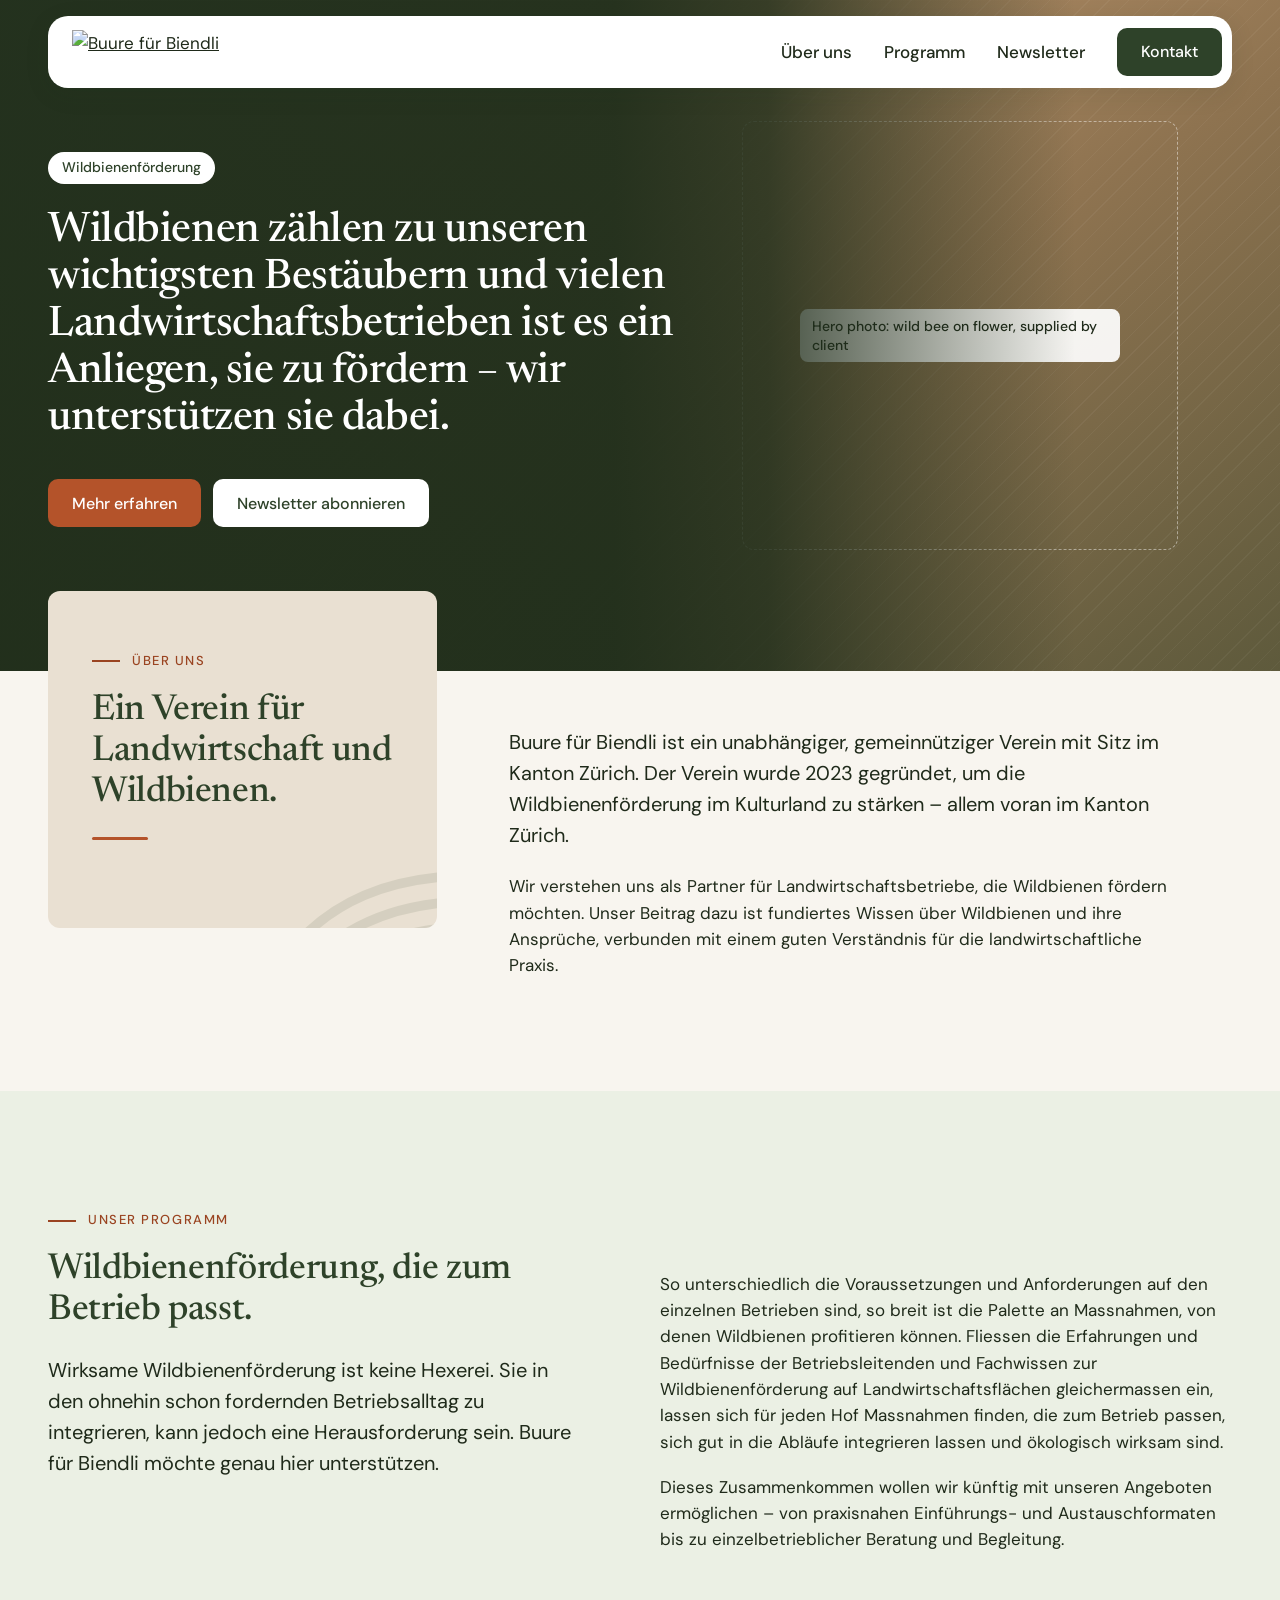
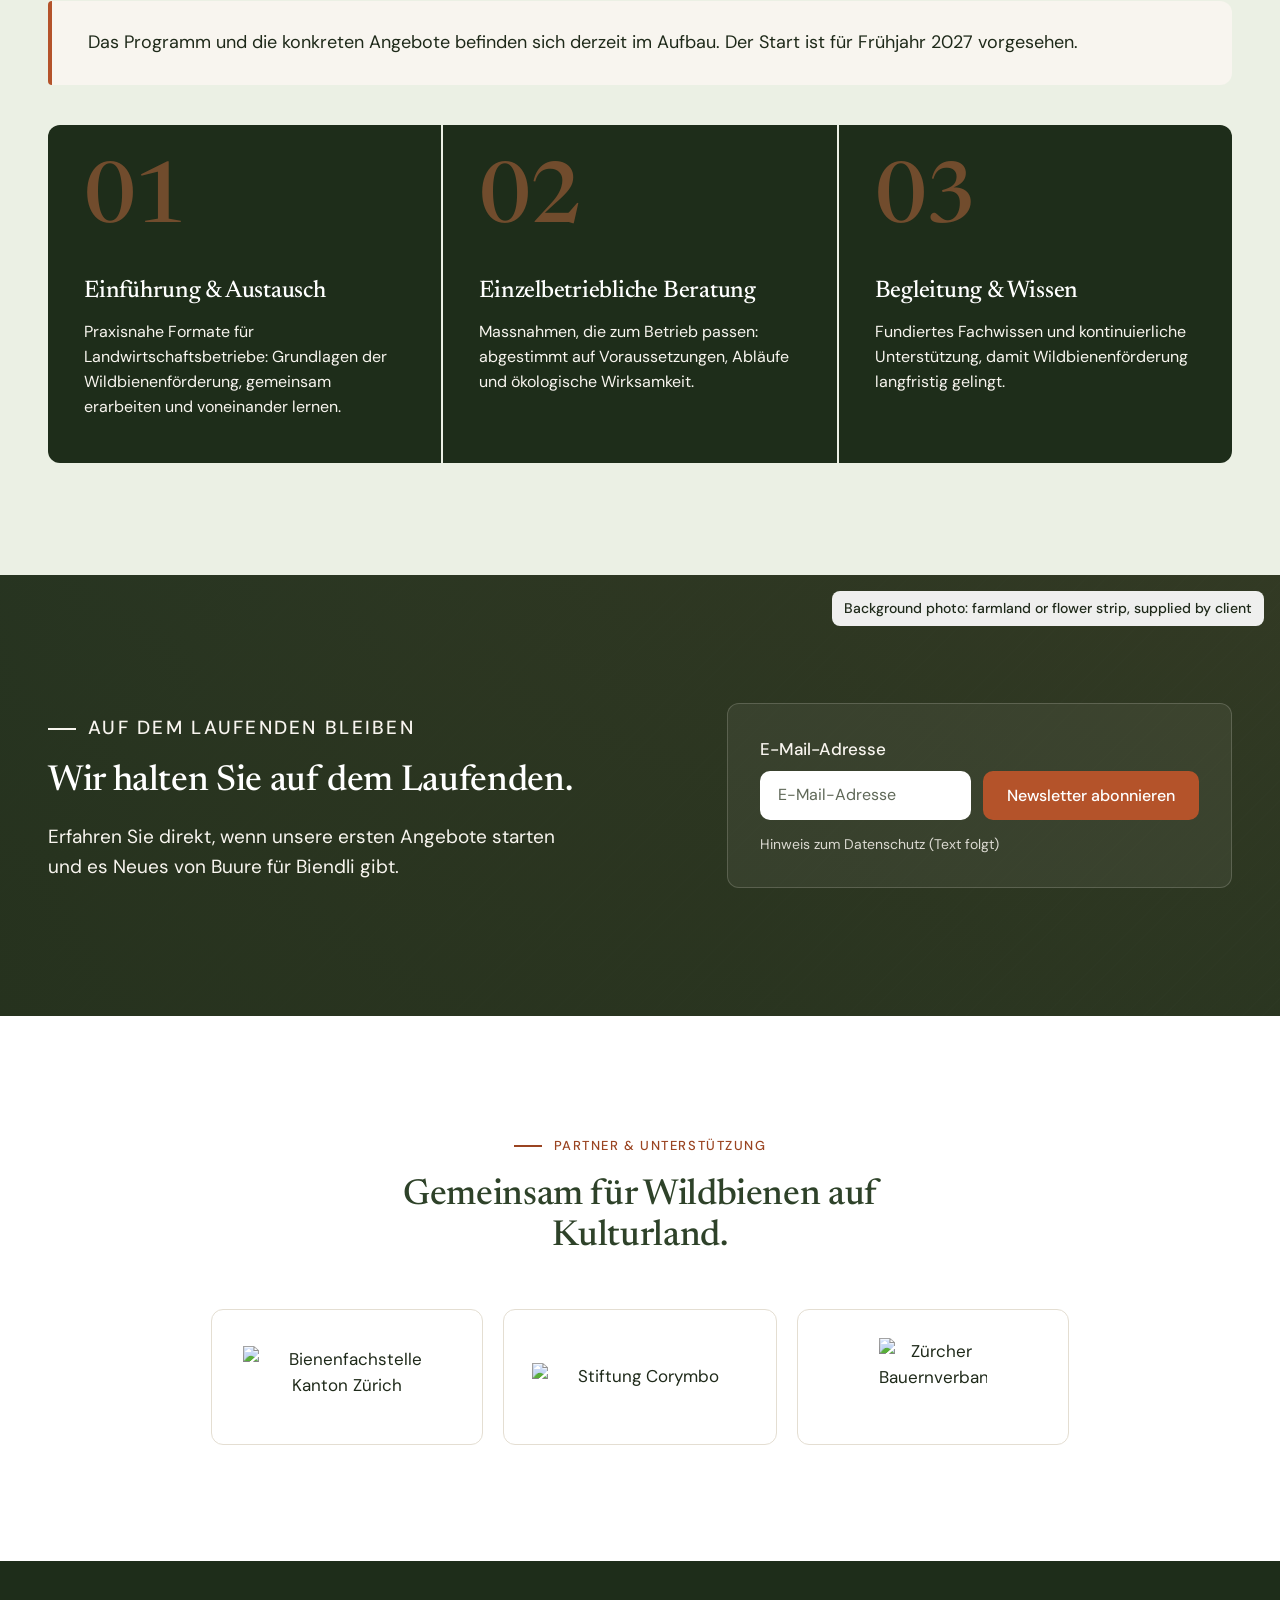
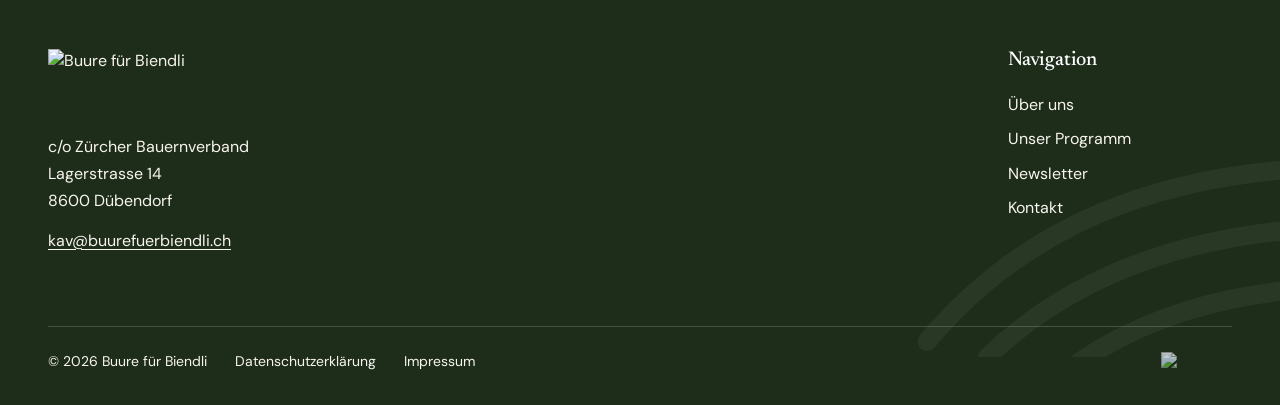
==== src/index.html @ 365908d6 "Add Buure für Biendli landing page Co-Authored-By: Claude Opus 5.5 <noreply@anthropic.com> Claude-Se" ====
<!doctype html>
<html lang="de-CH">
<head>
<meta charset="utf-8">
<meta name="viewport" content="width=device-width, initial-scale=1">
<title>Buure für Biendli</title>
<meta name="description" content="Wildbienen zählen zu unseren wichtigsten Bestäubern und vielen Landwirtschaftsbetrieben ist es ein Anliegen, sie zu fördern – wir unterstützen sie dabei.">
<link rel="preconnect" href="https://fonts.googleapis.com">
<link rel="preconnect" href="https://fonts.gstatic.com" crossorigin>
<link rel="stylesheet" href="https://fonts.googleapis.com/css2?family=DM+Sans:opsz,wght@9..40,400;9..40,500&family=Newsreader:opsz,wght@6..72,500&display=swap">
<style>
:root {
  /* Logo values sampled from the supplied artwork */
  --green-dark: #2E4229;
  --green-deep: #1E2D1A;
  --green-pale: #EBF0E4;
  --olive: #929D5B;
  --terracotta: #B4532A;      /* buttons, rules, borders (white text 5:1) */
  --terracotta-ink: #9A4421;  /* small text on light surfaces */
  --cream: #F8F5EF;
  --sand: #E9E0D2;
  --text: #1F2A1A;
  --white: #FFFFFF;
  --line: #E4DED2;

  --font-serif: "Newsreader", Georgia, "Times New Roman", serif;
  --font-sans: "DM Sans", system-ui, -apple-system, "Segoe UI", Roboto, sans-serif;

  --container: 75rem;
  --gutter: 1.5rem;
  --section-y: 3.75rem;
  --radius: 0.625rem;
  --radius-lg: 0.75rem;
}
@media (min-width: 48rem) { :root { --gutter: 3rem; --section-y: 5.5rem; } }
@media (min-width: 64rem) { :root { --section-y: 7rem; } }

*, *::before, *::after { box-sizing: border-box; }
html { -webkit-text-size-adjust: 100%; }
@media (prefers-reduced-motion: no-preference) { html { scroll-behavior: smooth; } }
body {
  margin: 0;
  background: var(--cream);
  color: var(--text);
  font-family: var(--font-sans);
  font-size: 1.0625rem;
  line-height: 1.55;
  -webkit-font-smoothing: antialiased;
}
img { display: block; max-width: 100%; height: auto; }
p { margin: 0 0 1.1em; }
p:last-child { margin-bottom: 0; }
a { color: inherit; }
h1, h2, h3 {
  margin: 0;
  font-family: var(--font-serif);
  font-weight: 500;
  line-height: 1.15;
  letter-spacing: -0.01em;
  overflow-wrap: break-word;
}
h1 { font-size: clamp(1.875rem, 1.35rem + 1.6vw, 2.875rem); line-height: 1.12; }
h2 { font-size: clamp(1.625rem, 1.2rem + 1.3vw, 2.375rem); }
h3 { font-size: clamp(1.375rem, 1.3rem + 0.25vw, 1.5rem); line-height: 1.25; }
@media (max-width: 37.5rem) { h1, h2, h3 { hyphens: auto; -webkit-hyphens: auto; } }

:focus-visible { outline: 3px solid var(--terracotta); outline-offset: 3px; border-radius: 4px; }
.on-dark :focus-visible { outline-color: var(--cream); }

.container { width: 100%; max-width: calc(var(--container) + 2 * var(--gutter)); margin-inline: auto; padding-inline: var(--gutter); }
.section { padding-block: var(--section-y); scroll-margin-top: 6rem; }

.skip-link {
  position: absolute; left: 1rem; top: -4rem; z-index: 100;
  padding: 0.75rem 1rem; border-radius: var(--radius);
  background: var(--green-dark); color: var(--white); text-decoration: none;
}
.skip-link:focus { top: 1rem; }

/* Section label */
.label {
  display: inline-flex; align-items: center; gap: 0.75rem;
  margin: 0 0 1.25rem;
  font-size: 0.8125rem; font-weight: 500; line-height: 1.3;
  letter-spacing: 0.12em; text-transform: uppercase;
  color: var(--terracotta-ink);
}
.label::before { content: ""; flex: none; width: 1.75rem; height: 2px; background: currentColor; }
.label--light { color: var(--cream); }

.lead { font-size: 1.1875rem; line-height: 1.55; }
@media (min-width: 64rem) { .lead { font-size: 1.25rem; } }

/* Buttons */
.btn {
  display: inline-flex; align-items: center; justify-content: center;
  min-height: 3rem; padding: 0.75rem 1.375rem;
  border: 2px solid transparent; border-radius: var(--radius);
  font: 500 1rem/1.2 var(--font-sans);
  text-decoration: none; cursor: pointer;
  transition: background-color .2s ease, color .2s ease, border-color .2s ease;
}
.btn--primary { background: var(--green-dark); color: var(--white); }
.btn--primary:hover { background: var(--green-deep); }
.btn--accent { background: var(--terracotta); color: var(--white); }
.btn--accent:hover { background: #9A4421; }
.btn--light { background: var(--white); color: var(--green-dark); }
.btn--light:hover { background: var(--cream); }

/* Placeholder frames (to be replaced by client photography) */
.ph {
  position: relative; overflow: hidden;
  background:
    repeating-linear-gradient(135deg, rgba(255,255,255,.045) 0 1px, transparent 1px 14px),
    linear-gradient(150deg, #CDB898 0%, #B08C66 30%, #8E7350 58%, #5E5A3C 100%);
}
.ph__tag {
  position: absolute; z-index: 1;
  max-width: calc(100% - 2rem);
  padding: 0.5rem 0.75rem; border-radius: 0.5rem;
  background: rgba(255,255,255,.92); color: var(--text);
  font-size: 0.875rem; font-weight: 500; line-height: 1.35;
}

/* ---------- Header ---------- */
.site-header { position: fixed; inset: 1rem 0 auto; z-index: 50; pointer-events: none; }
.nav-pill {
  pointer-events: auto;
  position: relative;
  display: flex; align-items: center; gap: 1.5rem;
  min-height: 4.5rem; padding: 0.625rem 0.625rem 0.625rem 1.5rem;
  background: var(--white); border-radius: 1.25rem;
  box-shadow: 0 6px 24px rgba(30,45,26,.10);
  transition: box-shadow .25s ease;
}
.is-scrolled .nav-pill { box-shadow: 0 10px 32px rgba(30,45,26,.18); }
.brand { display: block; flex: none; margin-right: auto; border-radius: 6px; }
.brand img { width: auto; height: 2.75rem; }
.nav { display: flex; align-items: center; gap: 2rem; }
.nav__list { display: flex; gap: 2rem; margin: 0; padding: 0; list-style: none; }
.nav__link {
  display: inline-block; padding: 0.5rem 0;
  font-weight: 500; text-decoration: none; color: var(--text);
  background: linear-gradient(var(--terracotta), var(--terracotta)) left calc(100% - 0.25rem) / 0 2px no-repeat;
  transition: background-size .25s ease;
}
.nav__link:hover { background-size: 100% 2px; }
.nav-toggle {
  display: none; flex: none;
  width: 2.75rem; height: 2.75rem; padding: 0;
  border: 0; border-radius: var(--radius); background: var(--green-pale);
  cursor: pointer;
}
.nav-toggle__bars, .nav-toggle__bars::before, .nav-toggle__bars::after {
  display: block; width: 1.25rem; height: 2px; margin: auto;
  background: var(--green-dark); border-radius: 2px;
  transition: transform .2s ease, opacity .2s ease;
}
.nav-toggle__bars { position: relative; }
.nav-toggle__bars::before, .nav-toggle__bars::after { content: ""; position: absolute; left: 0; }
.nav-toggle__bars::before { top: -6px; }
.nav-toggle__bars::after { top: 6px; }
.nav-toggle[aria-expanded="true"] .nav-toggle__bars { background: transparent; }
.nav-toggle[aria-expanded="true"] .nav-toggle__bars::before { transform: translateY(6px) rotate(45deg); }
.nav-toggle[aria-expanded="true"] .nav-toggle__bars::after { transform: translateY(-6px) rotate(-45deg); }

@media (max-width: 55rem) {
  .nav-pill { min-height: 4rem; padding-left: 1.125rem; }
  .brand img { height: 2.375rem; }
  .nav-toggle { display: block; }
  .nav {
    display: none;
    position: absolute; top: calc(100% + 0.5rem); left: 0; right: 0;
    flex-direction: column; align-items: stretch; gap: 0.75rem;
    padding: 1rem; background: var(--white); border-radius: 1.25rem;
    box-shadow: 0 16px 40px rgba(30,45,26,.18);
  }
  .nav.is-open { display: flex; }
  .nav__list { flex-direction: column; gap: 0; }
  .nav__link { display: block; padding: 0.75rem 0.5rem; background: none; border-bottom: 1px solid var(--line); }
}

/* ---------- Hero ---------- */
.hero {
  position: relative; isolation: isolate;
  display: flex; align-items: center;
  min-height: 40rem;
  padding-block: 9.5rem 9rem;
  color: var(--white);
  background: var(--green-deep);
}
.hero__media { position: absolute; inset: 0; z-index: -2; }
.hero__media .ph, .hero__media img { width: 100%; height: 100%; object-fit: cover; object-position: 75% center; }
.hero__media .ph__tag { top: 50%; left: 75%; transform: translate(-50%, -50%); }
.hero__media .ph::after {
  content: ""; position: absolute; top: 18%; bottom: 18%; left: 58%; right: 8%;
  border: 1.5px dashed rgba(255,255,255,.45); border-radius: var(--radius-lg);
}
.hero::before {
  content: ""; position: absolute; inset: 0; z-index: -1;
  background: linear-gradient(90deg,
    rgba(30,45,26,.97) 0%, rgba(30,45,26,.94) 48%, rgba(30,45,26,.82) 60%, rgba(30,45,26,0) 84%);
}
@media (min-width: 60rem) and (max-width: 74.99rem) { .hero__content { max-width: 34rem; } }
.hero__content { max-width: 44rem; }
.badge {
  display: inline-block; margin: 0 0 1.5rem;
  padding: 0.375rem 0.875rem; border-radius: 999px;
  background: var(--white); color: var(--green-dark);
  font-size: 0.875rem; font-weight: 500; line-height: 1.4;
}
.hero h1 { max-width: 40rem; }
.hero__actions { display: flex; flex-wrap: wrap; gap: 0.75rem; margin-top: 2.25rem; }

@media (max-width: 59.99rem) {
  .hero { align-items: flex-end; min-height: 0; padding-block: 17rem 3.5rem; }
  .hero__media .ph, .hero__media img { object-position: 80% top; }
  .hero__media .ph__tag { top: 7.5rem; left: auto; right: 1.25rem; transform: none; max-width: 14rem; }
  .hero__media .ph::after { top: 6rem; bottom: auto; height: 9rem; left: 35%; right: 0.75rem; }
  .hero::before {
    background: linear-gradient(0deg,
      rgba(30,45,26,.98) 0%, rgba(30,45,26,.95) 62%, rgba(30,45,26,.55) 74%, rgba(30,45,26,0) 88%);
  }
}
@media (max-width: 35.99rem) { .hero__actions .btn { flex: 1 1 100%; } }

/* ---------- Über uns ---------- */
.about__grid { display: grid; gap: 2.5rem; }
.about__head {
  position: relative; overflow: hidden;
  padding: 2.5rem 1.75rem 3rem;
  background: var(--sand); border-radius: var(--radius-lg);
}
.about__head h2 { position: relative; color: var(--green-dark); }
.rule { display: block; width: 3.5rem; height: 3px; margin-top: 1.5rem; background: var(--terracotta); border-radius: 2px; }
.furrows { position: absolute; pointer-events: none; fill: none; stroke-linecap: round; }
.about__head .furrows { right: -1.5rem; bottom: -1.75rem; width: 11rem; stroke: var(--green-dark); opacity: .1; }
.about__body { max-width: 42rem; }
.about__body .lead { color: var(--text); }

@media (min-width: 60rem) {
  .about { padding-top: 0; }
  .about__grid { grid-template-columns: minmax(0, 35fr) minmax(0, 65fr); gap: 4.5rem; align-items: start; }
  .about__head { margin-top: -5rem; padding: 3.25rem 2.75rem 5.5rem; }
  .about__body { padding-top: 3.5rem; }
}

/* ---------- Programm ---------- */
.program { background: var(--green-pale); }
.program__grid { display: grid; gap: 1.75rem; }
.program__intro h2 { color: var(--green-dark); margin-bottom: 1.5rem; }
.program__text { max-width: 40rem; }
.callout {
  margin: 3rem 0 0; padding: 1.5rem 1.75rem;
  background: var(--cream);
  border-left: 4px solid var(--terracotta); border-radius: 4px var(--radius-lg) var(--radius-lg) 4px;
  font-size: 1.0625rem; color: var(--text);
}
@media (min-width: 60rem) {
  .program__grid { grid-template-columns: minmax(0, 11fr) minmax(0, 12fr); column-gap: 5.5rem; }
  .program__text { padding-top: 4.25rem; }
  .callout { font-size: 1.125rem; padding: 1.75rem 2.25rem; }
}

.cards {
  display: grid; gap: 2px;
  margin: 2.5rem 0 0; padding: 0; list-style: none;
}
.card {
  position: relative;
  padding: 2rem 1.75rem 2.25rem;
  background: var(--green-deep); color: var(--cream);
}
.cards > .card:first-child { border-radius: var(--radius-lg) var(--radius-lg) 0 0; }
.cards > .card:last-child { border-radius: 0 0 var(--radius-lg) var(--radius-lg); }
.card__num {
  display: block; margin-bottom: 1.5rem;
  font-family: var(--font-serif); font-weight: 500;
  font-size: 4rem; line-height: 0.9; letter-spacing: -0.02em;
  color: rgba(196,108,64,.5);
}
.card h3 { margin-bottom: 0.875rem; color: var(--white); }
.card p { font-size: 1rem; color: var(--cream); }
@media (min-width: 52rem) {
  .cards { grid-template-columns: repeat(3, minmax(0, 1fr)); }
  .cards > .card:first-child { border-radius: var(--radius-lg) 0 0 var(--radius-lg); }
  .cards > .card:last-child { border-radius: 0 var(--radius-lg) var(--radius-lg) 0; }
  .card { padding: 2.5rem 2.25rem 2.75rem; }
  .card__num { font-size: 5.25rem; margin-bottom: 2.25rem; }
}

/* ---------- Newsletter ---------- */
.newsletter { position: relative; isolation: isolate; color: var(--cream); background: var(--green-deep); }
.newsletter__media { position: absolute; inset: 0; z-index: -2; }
.newsletter__media .ph, .newsletter__media img { width: 100%; height: 100%; object-fit: cover; }
.newsletter__media .ph__tag { top: 1rem; right: 1rem; z-index: 2; }
.newsletter__media::after {
  content: ""; position: absolute; inset: 0;
  background: linear-gradient(100deg, rgba(30,45,26,.95) 0%, rgba(30,45,26,.88) 60%, rgba(30,45,26,.8) 100%);
}
.newsletter__grid { display: grid; gap: 2.5rem; align-items: center; }
.newsletter h2 { color: var(--white); margin-bottom: 1.25rem; }
.newsletter__text p { max-width: 34rem; font-size: 1.1875rem; }
.form {
  padding: 1.5rem;
  background: rgba(248,245,239,.06);
  border: 1px solid rgba(248,245,239,.18); border-radius: var(--radius-lg);
}
.form__label { display: block; margin-bottom: 0.5rem; font-weight: 500; color: var(--cream); }
.form__row { display: flex; flex-direction: column; gap: 0.75rem; }
.form__input {
  flex: 1 1 auto; min-width: 0; min-height: 3rem;
  padding: 0.75rem 1rem;
  border: 2px solid transparent; border-radius: var(--radius);
  background: var(--white); color: var(--text);
  font: 400 1rem/1.3 var(--font-sans);
}
.form__input::placeholder { color: #5F6858; opacity: 1; }
.form__input:focus-visible { outline: 3px solid var(--cream); outline-offset: 2px; }
.form__hint { margin-top: 0.875rem; font-size: 0.875rem; color: rgba(248,245,239,.85); }
@media (max-width: 47.99rem) { .newsletter { padding-top: calc(var(--section-y) + 3.5rem); } }
@media (min-width: 36rem) {
  .form { padding: 2rem; }
  .form__row { flex-direction: row; }
  .form__row .btn { flex: none; }
}
@media (min-width: 60rem) {
  .newsletter__grid { grid-template-columns: minmax(0, 6fr) minmax(0, 5fr); gap: 4.5rem; }
  .newsletter { padding-block: calc(var(--section-y) + 1rem); }
}

/* ---------- Partner ---------- */
.partners { background: var(--white); text-align: center; }
.partners h2 { color: var(--green-dark); max-width: 36rem; margin-inline: auto; }
.logos { position: relative; margin-top: 3rem; }
.logos__track {
  display: flex; gap: 1.25rem;
  margin: 0; padding: 0.25rem; list-style: none;
  overflow-x: auto; scroll-snap-type: x mandatory; scroll-behavior: smooth;
  scrollbar-width: none;
}
.logos__track::-webkit-scrollbar { display: none; }
.logos__track > :first-child { margin-left: auto; }
.logos__track > :last-child { margin-right: auto; }
.logo-tile {
  flex: 0 0 17rem; height: 8.5rem;
  display: grid; place-items: center;
  padding: 1.5rem 1.75rem;
  border: 1px solid var(--line); border-radius: var(--radius-lg);
  scroll-snap-align: center;
}
.logo-tile img { width: var(--w, 100%); max-height: 100%; object-fit: contain; }
.logos__controls { display: flex; justify-content: center; gap: 0.75rem; margin-top: 1.5rem; }
.logos__controls[hidden] { display: none; }
.logos__btn {
  display: grid; place-items: center;
  width: 2.75rem; height: 2.75rem; padding: 0;
  border: 1.5px solid var(--green-dark); border-radius: var(--radius);
  background: var(--white); color: var(--green-dark); cursor: pointer;
}
.logos__btn:hover:not(:disabled) { background: var(--green-dark); color: var(--white); }
.logos__btn:disabled { opacity: .35; cursor: default; }
.logos__btn svg { width: 1.125rem; height: 1.125rem; }
@media (max-width: 59.99rem) { .logo-tile { flex-basis: 12.75rem; height: 7.5rem; padding: 1.25rem 1.5rem; } }
@media (max-width: 30rem) { .logo-tile { flex-basis: 15rem; } }

/* ---------- Footer ---------- */
.site-footer { position: relative; overflow: hidden; background: var(--green-deep); color: var(--cream); font-size: 1rem; scroll-margin-top: 6rem; }
.site-footer .furrows { right: -3rem; bottom: 3rem; width: 26rem; stroke: var(--cream); opacity: .05; }
.footer__main { display: grid; gap: 2.75rem; padding-block: 4.5rem 3.5rem; }
.footer__logo { height: 3.5rem; width: auto; margin-bottom: 1.75rem; }
.footer__address { font-style: normal; line-height: 1.7; }
.footer__address a { display: inline-block; margin-top: 0.75rem; text-underline-offset: 3px; }
.footer__heading { margin-bottom: 1rem; font-size: 1.25rem; color: var(--white); }
.footer__nav ul { margin: 0; padding: 0; list-style: none; }
.footer__nav a { display: inline-block; padding: 0.3rem 0; text-decoration: none; }
.footer__nav a:hover, .footer__legal a:hover, .footer__address a:hover { color: var(--white); text-decoration: underline; text-underline-offset: 3px; }
.footer__bottom {
  display: flex; flex-wrap: wrap; align-items: center; justify-content: space-between; gap: 1rem 2rem;
  padding-block: 1.5rem 2rem;
  border-top: 1px solid rgba(248,245,239,.18);
  font-size: 0.875rem;
}
.footer__legal { display: flex; flex-wrap: wrap; gap: 0.5rem 1.75rem; margin: 0; padding: 0; list-style: none; }
.footer__legal a { text-decoration: none; }
.footer__host { height: 1.25rem; width: auto; opacity: .75; }
@media (min-width: 48rem) {
  .footer__main { grid-template-columns: minmax(0, 1fr) auto; padding-block: 5.5rem 4.5rem; }
  .footer__nav { min-width: 14rem; }
}
</style>
</head>
<body>
<a class="skip-link" href="#inhalt">Zum Inhalt springen</a>

<header class="site-header" id="top">
  <div class="container">
    <div class="nav-pill">
      <a class="brand" href="#top">
        <img src="assets/logo-bfb.png" alt="Buure für Biendli" width="503" height="128">
      </a>
      <button class="nav-toggle" type="button" aria-expanded="false" aria-controls="hauptnavigation" aria-label="Menü">
        <span class="nav-toggle__bars" aria-hidden="true"></span>
      </button>
      <nav class="nav" id="hauptnavigation" aria-label="Hauptnavigation">
        <ul class="nav__list">
          <li><a class="nav__link" href="#ueber-uns">Über uns</a></li>
          <li><a class="nav__link" href="#programm">Programm</a></li>
          <li><a class="nav__link" href="#newsletter">Newsletter</a></li>
        </ul>
        <a class="btn btn--primary" href="#kontakt">Kontakt</a>
      </nav>
    </div>
  </div>
</header>

<main id="inhalt">

  <section class="hero on-dark" aria-labelledby="hero-title">
    <div class="hero__media">
      <!-- Replace with: <img src="…" alt="…" width="…" height="…" fetchpriority="high"> -->
      <div class="ph" role="img" aria-label="Hero photo: wild bee on flower, supplied by client" lang="en">
        <span class="ph__tag" aria-hidden="true">Hero photo: wild bee on flower, supplied by client</span>
      </div>
    </div>
    <div class="container">
      <div class="hero__content">
        <p class="badge">Wildbienenförderung</p>
        <h1 id="hero-title">Wildbienen zählen zu unseren wichtigsten Bestäubern und vielen Landwirtschaftsbetrieben ist es ein Anliegen, sie zu fördern – wir unterstützen sie dabei.</h1>
        <div class="hero__actions">
          <a class="btn btn--accent" href="#ueber-uns">Mehr erfahren</a>
          <a class="btn btn--light" href="#newsletter">Newsletter abonnieren</a>
        </div>
      </div>
    </div>
  </section>

  <section class="section about" id="ueber-uns" aria-labelledby="about-title">
    <div class="container about__grid">
      <div class="about__head">
        <p class="label">Über uns</p>
        <h2 id="about-title">Ein Verein für Landwirtschaft und Wildbienen.</h2>
        <span class="rule" aria-hidden="true"></span>
        <svg class="furrows" viewBox="0 0 220 140" aria-hidden="true" focusable="false">
          <path d="M8 132 C 60 70 130 44 214 40" stroke-width="12"/>
          <path d="M40 140 C 86 96 146 76 214 72" stroke-width="12"/>
          <path d="M84 146 C 120 120 166 106 214 104" stroke-width="12"/>
        </svg>
      </div>
      <div class="about__body">
        <p class="lead">Buure für Biendli ist ein unabhängiger, gemeinnütziger Verein mit Sitz im Kanton Zürich. Der Verein wurde 2023 gegründet, um die Wildbienenförderung im Kulturland zu stärken – allem voran im Kanton Zürich.</p>
        <p>Wir verstehen uns als Partner für Landwirtschaftsbetriebe, die Wildbienen fördern möchten. Unser Beitrag dazu ist fundiertes Wissen über Wildbienen und ihre Ansprüche, verbunden mit einem guten Verständnis für die landwirtschaftliche Praxis.</p>
      </div>
    </div>
  </section>

  <section class="section program" id="programm" aria-labelledby="program-title">
    <div class="container">
      <div class="program__grid">
        <div class="program__intro">
          <p class="label">Unser Programm</p>
          <h2 id="program-title">Wildbienenförderung, die zum Betrieb passt.</h2>
          <p class="lead">Wirksame Wildbienenförderung ist keine Hexerei. Sie in den ohnehin schon fordernden Betriebsalltag zu integrieren, kann jedoch eine Herausforderung sein. Buure für Biendli möchte genau hier unterstützen.</p>
        </div>
        <div class="program__text">
          <p>So unterschiedlich die Voraussetzungen und Anforderungen auf den einzelnen Betrieben sind, so breit ist die Palette an Massnahmen, von denen Wildbienen profitieren können. Fliessen die Erfahrungen und Bedürfnisse der Betriebsleitenden und Fachwissen zur Wildbienenförderung auf Landwirtschaftsflächen gleichermassen ein, lassen sich für jeden Hof Massnahmen finden, die zum Betrieb passen, sich gut in die Abläufe integrieren lassen und ökologisch wirksam sind.</p>
          <p>Dieses Zusammenkommen wollen wir künftig mit unseren Angeboten ermöglichen – von praxisnahen Einführungs- und Austauschformaten bis zu einzelbetrieblicher Beratung und Begleitung.</p>
        </div>
      </div>

      <p class="callout">Das Programm und die konkreten Angebote befinden sich derzeit im Aufbau. Der Start ist für Frühjahr 2027 vorgesehen.</p>

      <ul class="cards on-dark">
        <li class="card">
          <span class="card__num" aria-hidden="true">01</span>
          <h3>Einführung &amp; Austausch</h3>
          <p>Praxisnahe Formate für Landwirtschaftsbetriebe: Grundlagen der Wildbienenförderung, gemeinsam erarbeiten und voneinander lernen.</p>
        </li>
        <li class="card">
          <span class="card__num" aria-hidden="true">02</span>
          <h3>Einzelbetriebliche Beratung</h3>
          <p>Massnahmen, die zum Betrieb passen: abgestimmt auf Voraussetzungen, Abläufe und ökologische Wirksamkeit.</p>
        </li>
        <li class="card">
          <span class="card__num" aria-hidden="true">03</span>
          <h3>Begleitung &amp; Wissen</h3>
          <p>Fundiertes Fachwissen und kontinuierliche Unterstützung, damit Wildbienenförderung langfristig gelingt.</p>
        </li>
      </ul>
    </div>
  </section>

  <section class="section newsletter on-dark" id="newsletter" aria-labelledby="newsletter-title">
    <div class="newsletter__media">
      <!-- Replace with: <img src="…" alt="" loading="lazy"> -->
      <div class="ph" role="img" aria-label="Background photo: farmland or flower strip, supplied by client" lang="en">
        <span class="ph__tag" aria-hidden="true">Background photo: farmland or flower strip, supplied by client</span>
      </div>
    </div>
    <div class="container newsletter__grid">
      <div class="newsletter__text">
        <p class="label label--light">Auf dem Laufenden bleiben</p>
        <h2 id="newsletter-title">Wir halten Sie auf dem Laufenden.</h2>
        <p>Erfahren Sie direkt, wenn unsere ersten Angebote starten und es Neues von Buure für Biendli gibt.</p>
      </div>
      <!-- Placeholder: to be replaced by the Infomaniak newsletter embed -->
      <form class="form" action="#" method="post">
        <label class="form__label" for="nl-email">E-Mail-Adresse</label>
        <div class="form__row">
          <input class="form__input" id="nl-email" name="email" type="email" autocomplete="email" placeholder="E-Mail-Adresse" required aria-describedby="nl-hint">
          <button class="btn btn--accent" type="submit">Newsletter abonnieren</button>
        </div>
        <p class="form__hint" id="nl-hint">Hinweis zum Datenschutz (Text folgt)</p>
      </form>
    </div>
  </section>

  <section class="section partners" aria-labelledby="partners-title">
    <div class="container">
      <p class="label">Partner &amp; Unterstützung</p>
      <h2 id="partners-title">Gemeinsam für Wildbienen auf Kulturland.</h2>
      <div class="logos" data-logos>
        <ul class="logos__track" data-logos-track aria-label="Partner">
          <li class="logo-tile"><img src="assets/partner-bienenfachstelle.png" alt="Bienenfachstelle Kanton Zürich" width="530" height="160" loading="lazy" style="--w: 13rem"></li>
          <li class="logo-tile"><img src="assets/partner-corymbo.png" alt="Stiftung Corymbo" width="944" height="120" loading="lazy" style="--w: 13.5rem"></li>
          <li class="logo-tile"><img src="assets/partner-zbv.png" alt="Zürcher Bauernverband" width="220" height="160" loading="lazy" style="--w: 6.75rem"></li>
        </ul>
        <div class="logos__controls" data-logos-controls hidden>
          <button class="logos__btn" type="button" data-dir="-1" aria-label="Vorherige Partner">
            <svg viewBox="0 0 20 20" aria-hidden="true" focusable="false"><path d="M12.5 4 6.5 10l6 6" fill="none" stroke="currentColor" stroke-width="2" stroke-linecap="round" stroke-linejoin="round"/></svg>
          </button>
          <button class="logos__btn" type="button" data-dir="1" aria-label="Nächste Partner">
            <svg viewBox="0 0 20 20" aria-hidden="true" focusable="false"><path d="m7.5 4 6 6-6 6" fill="none" stroke="currentColor" stroke-width="2" stroke-linecap="round" stroke-linejoin="round"/></svg>
          </button>
        </div>
      </div>
    </div>
  </section>

</main>

<footer class="site-footer on-dark" id="kontakt">
  <svg class="furrows" viewBox="0 0 220 140" aria-hidden="true" focusable="false">
    <path d="M8 132 C 60 70 130 44 214 40" stroke-width="10"/>
    <path d="M40 140 C 86 96 146 76 214 72" stroke-width="10"/>
    <path d="M84 146 C 120 120 166 106 214 104" stroke-width="10"/>
  </svg>
  <div class="container">
    <div class="footer__main">
      <div>
        <img class="footer__logo" src="assets/logo-bfb-negativ.png" alt="Buure für Biendli" width="503" height="128" loading="lazy">
        <address class="footer__address">
          c/o Zürcher Bauernverband<br>
          Lagerstrasse 14<br>
          8600 Dübendorf<br>
          <a href="mailto:kav@buurefuerbiendli.ch">kav@buurefuerbiendli.ch</a>
        </address>
      </div>
      <nav class="footer__nav" aria-labelledby="footer-nav-title">
        <h2 class="footer__heading" id="footer-nav-title">Navigation</h2>
        <ul>
          <li><a href="#ueber-uns">Über uns</a></li>
          <li><a href="#programm">Unser Programm</a></li>
          <li><a href="#newsletter">Newsletter</a></li>
          <li><a href="#kontakt">Kontakt</a></li>
        </ul>
      </nav>
    </div>
    <div class="footer__bottom">
      <ul class="footer__legal">
        <li>© 2026 Buure für Biendli</li>
        <li><a href="#">Datenschutzerklärung</a></li>
        <li><a href="#">Impressum</a></li>
      </ul>
      <img class="footer__host" src="assets/infomaniak.png" alt="Infomaniak" width="228" height="64" loading="lazy">
    </div>
  </div>
</footer>

<script>
(function () {
  var header = document.querySelector('.site-header');
  var toggle = header.querySelector('.nav-toggle');
  var nav = header.querySelector('.nav');

  function setMenu(open) {
    toggle.setAttribute('aria-expanded', String(open));
    nav.classList.toggle('is-open', open);
  }
  toggle.addEventListener('click', function () {
    setMenu(toggle.getAttribute('aria-expanded') !== 'true');
  });
  nav.addEventListener('click', function (e) { if (e.target.closest('a')) setMenu(false); });
  document.addEventListener('keydown', function (e) {
    if (e.key === 'Escape' && nav.classList.contains('is-open')) { setMenu(false); toggle.focus(); }
  });

  function onScroll() { header.classList.toggle('is-scrolled', window.scrollY > 24); }
  window.addEventListener('scroll', onScroll, { passive: true });
  onScroll();

  // Partner logos: plain row while they fit, slider with arrows once they overflow (up to 9 logos).
  document.querySelectorAll('[data-logos]').forEach(function (root) {
    var track = root.querySelector('[data-logos-track]');
    var controls = root.querySelector('[data-logos-controls]');
    var prev = controls.querySelector('[data-dir="-1"]');
    var next = controls.querySelector('[data-dir="1"]');

    function update() {
      var overflow = track.scrollWidth > track.clientWidth + 1;
      controls.hidden = !overflow;
      if (overflow) track.setAttribute('tabindex', '0'); else track.removeAttribute('tabindex');
      prev.disabled = track.scrollLeft <= 1;
      next.disabled = track.scrollLeft + track.clientWidth >= track.scrollWidth - 1;
    }
    controls.addEventListener('click', function (e) {
      var btn = e.target.closest('button');
      if (!btn) return;
      var item = track.firstElementChild;
      var step = item ? item.getBoundingClientRect().width + parseFloat(getComputedStyle(track).columnGap || 0) : track.clientWidth;
      track.scrollBy({ left: step * Number(btn.dataset.dir), behavior: 'smooth' });
    });
    track.addEventListener('scroll', update, { passive: true });
    window.addEventListener('resize', update);
    window.addEventListener('load', update);
    update();
  });
})();
</script>
</body>
</html>
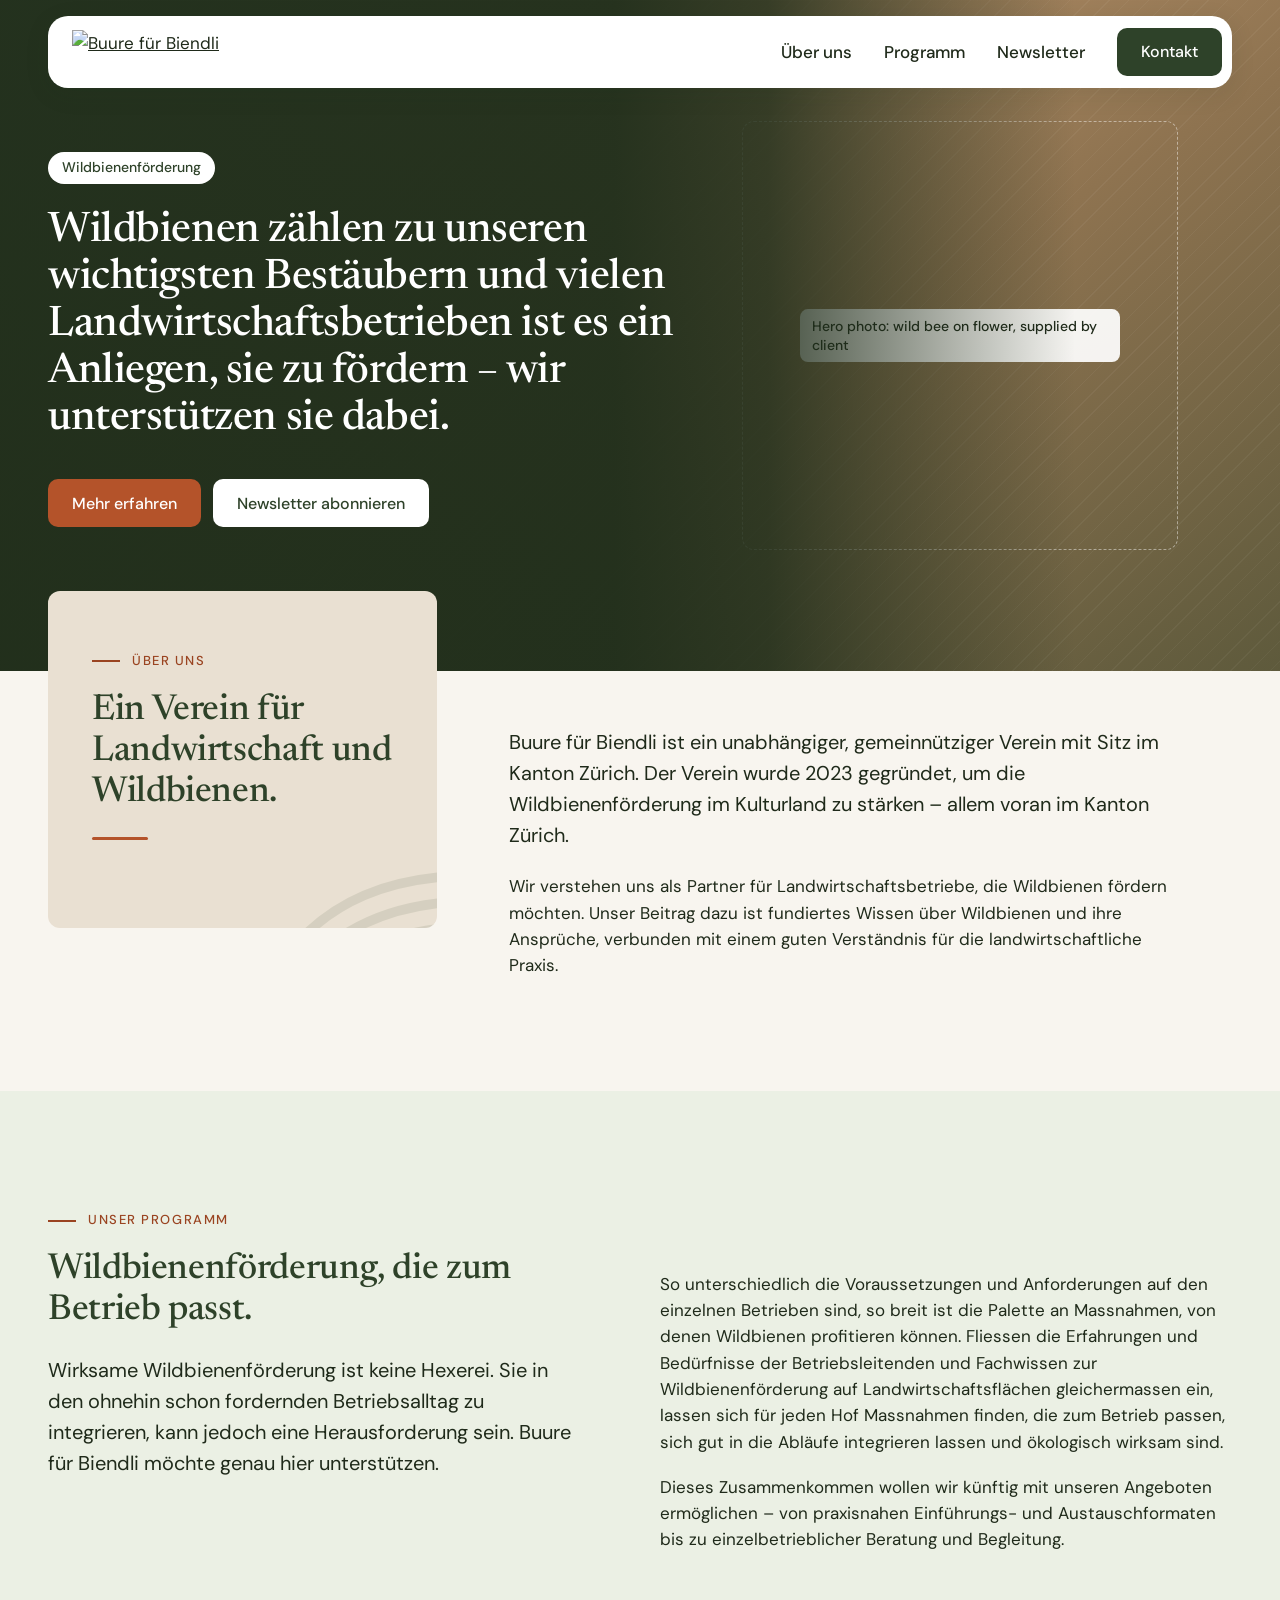
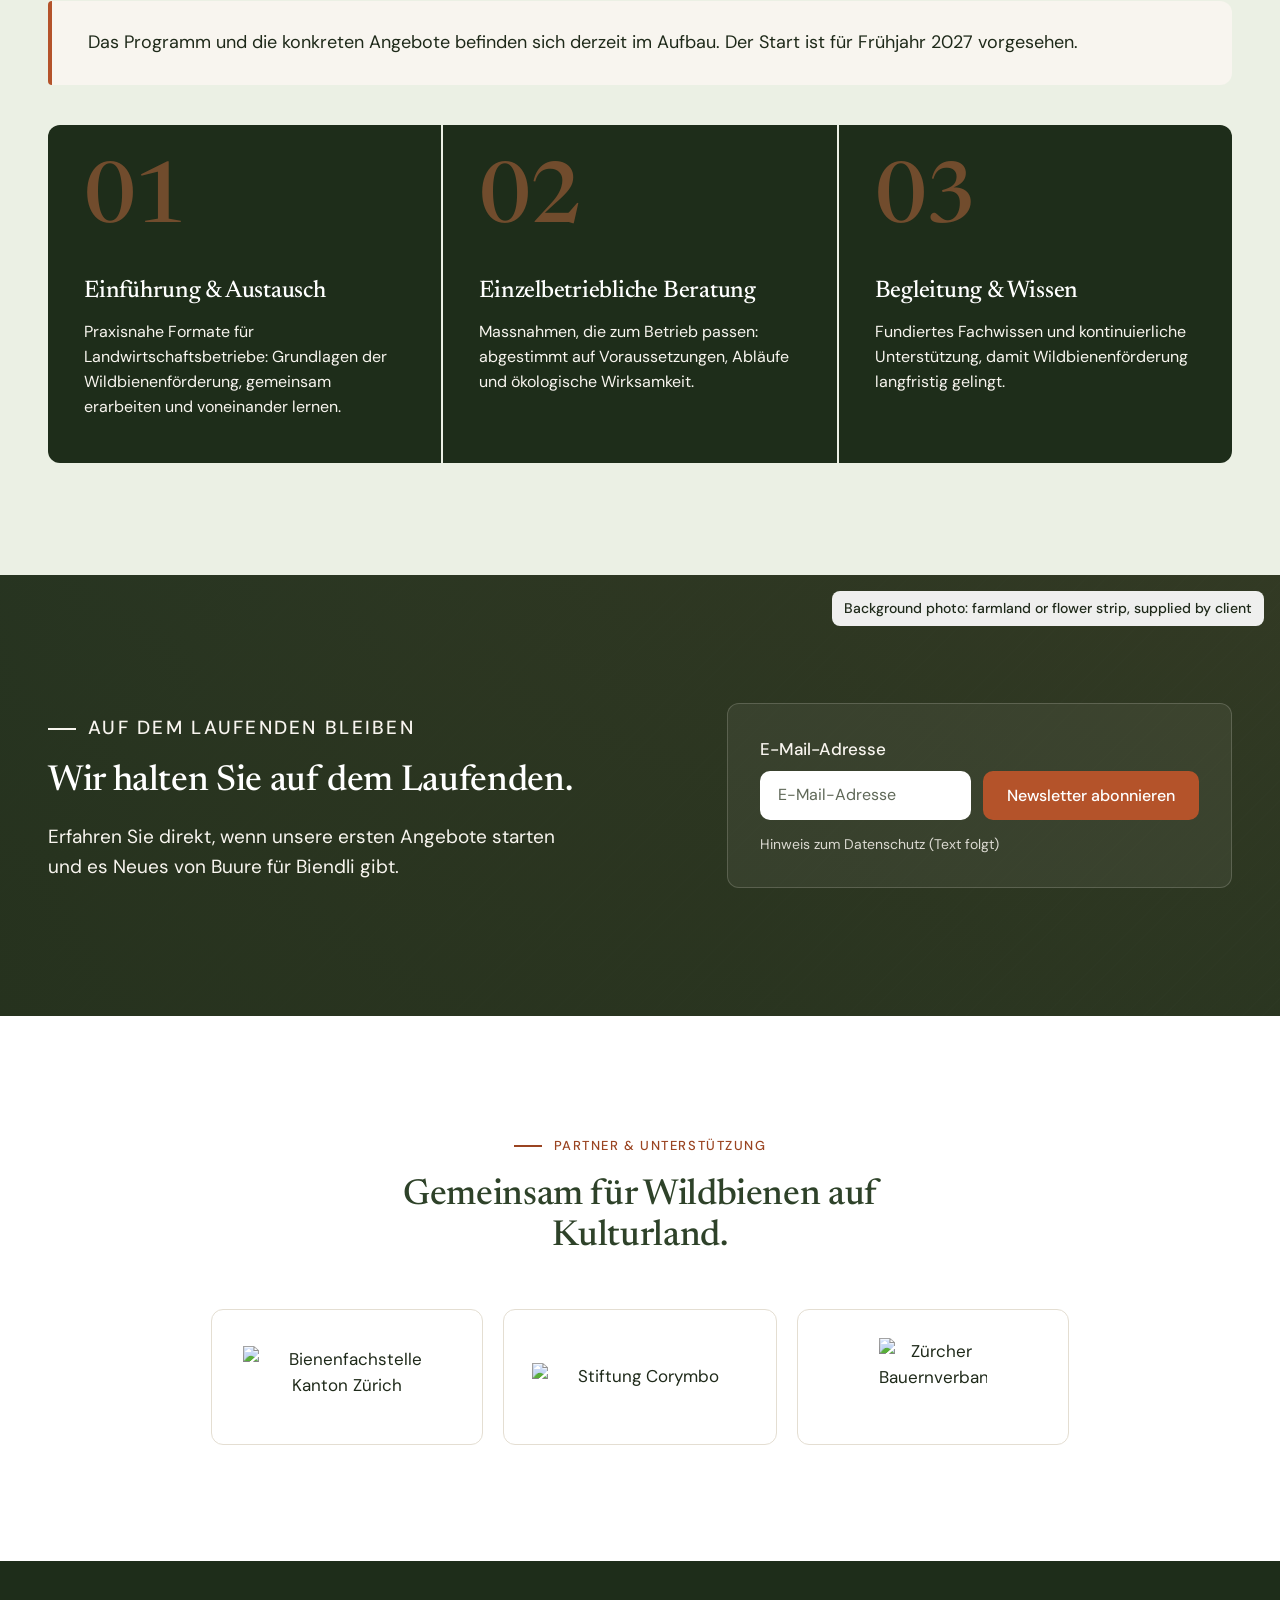
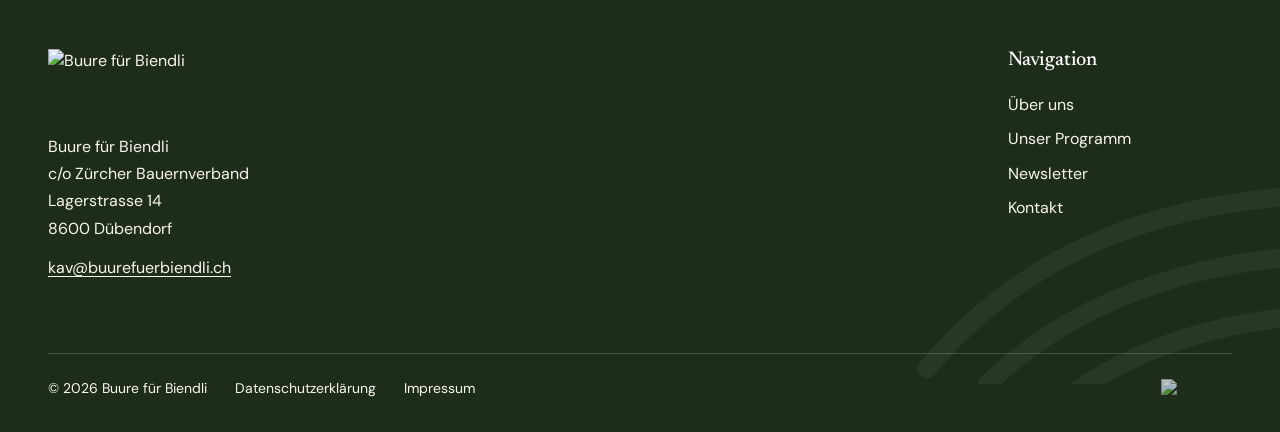
==== commit a1280a51: "Footer address: add organisation name per client content Co-Authored-By: Claude Opus 5.5 <noreply@an" ====
--- a/src/index.html
+++ b/src/index.html
@@ -550,6 +550,7 @@
       <div>
         <img class="footer__logo" src="assets/logo-bfb-negativ.png" alt="Buure für Biendli" width="503" height="128" loading="lazy">
         <address class="footer__address">
+          Buure für Biendli<br>
           c/o Zürcher Bauernverband<br>
           Lagerstrasse 14<br>
           8600 Dübendorf<br>
